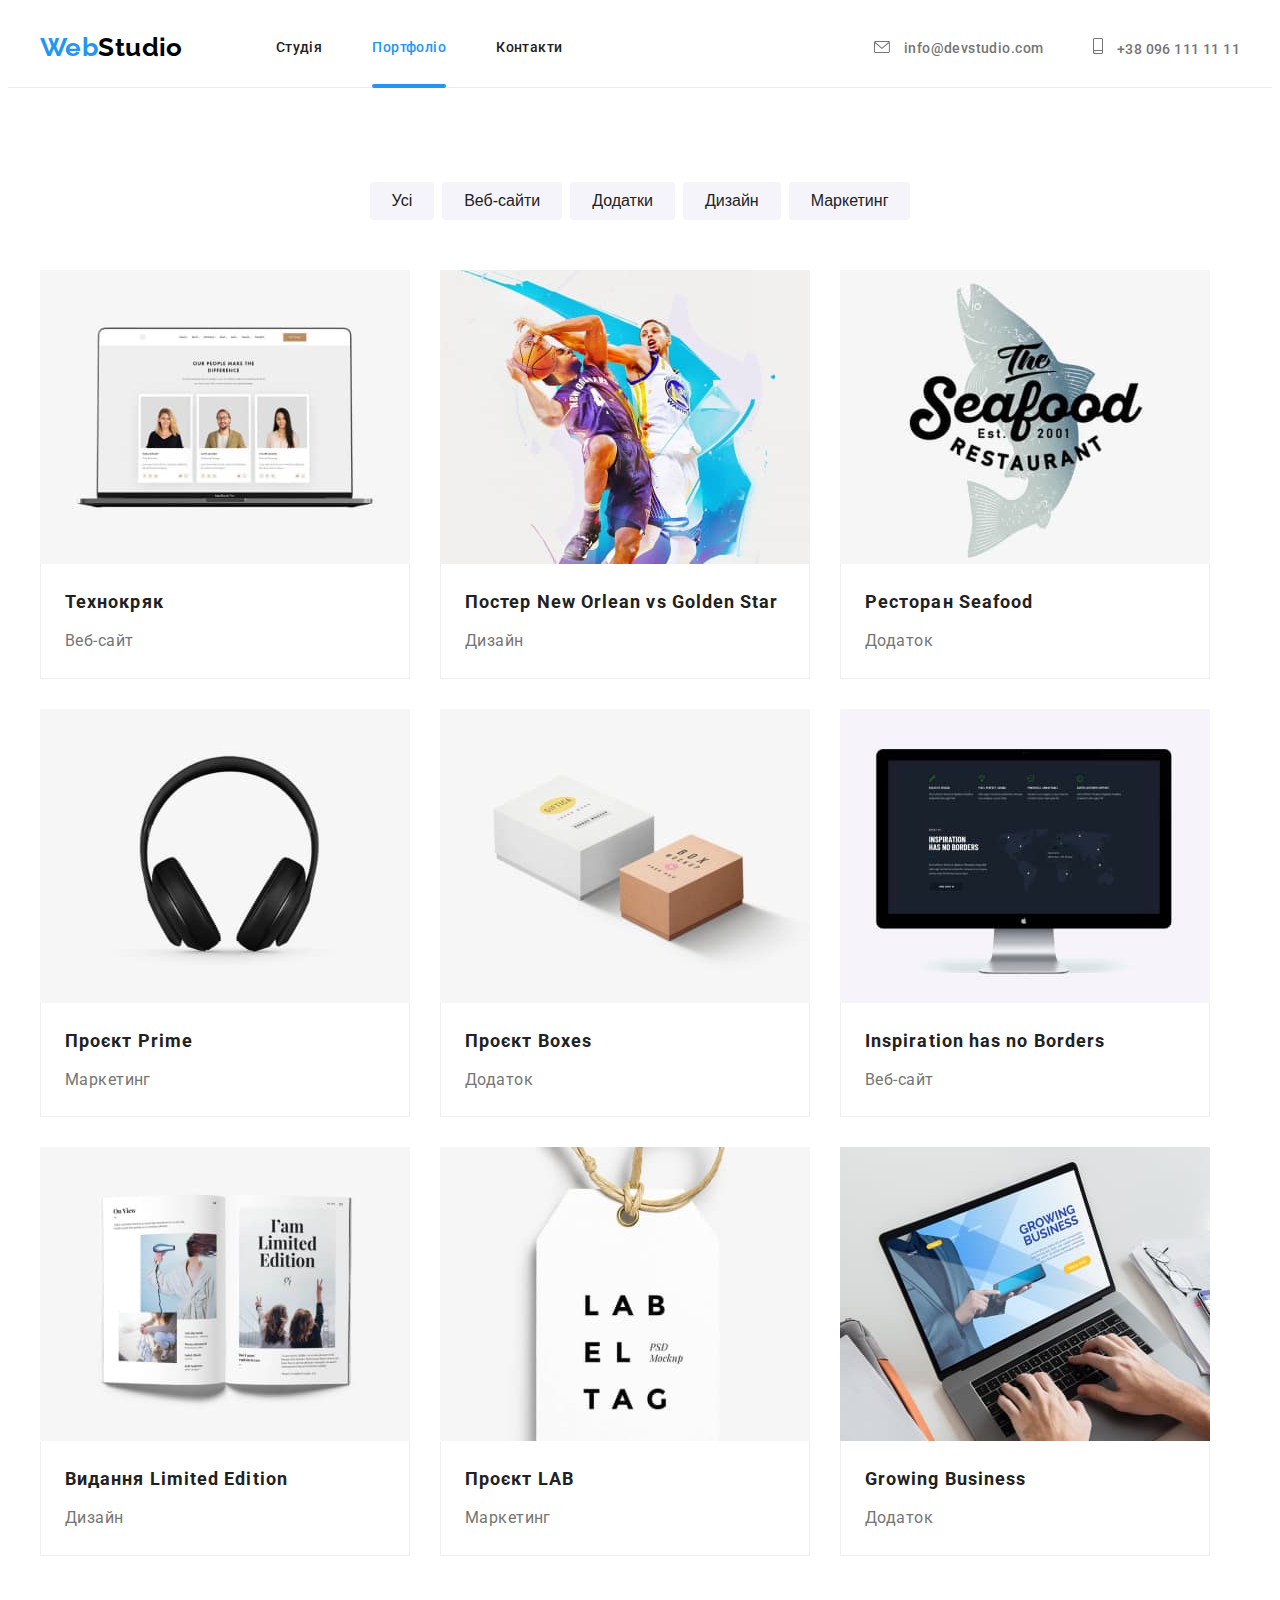
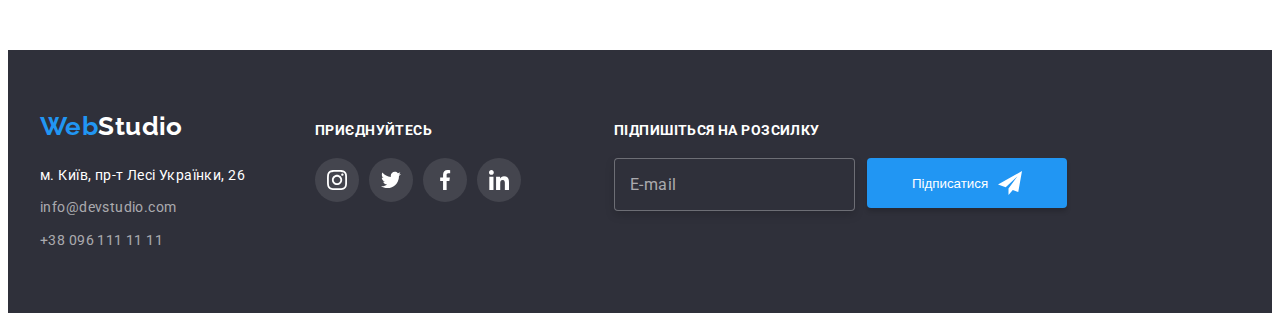
==== portfolio.html @ d8e1d753 "Forms" ====
<!DOCTYPE html>
<html lang="en">
  <head>
    <meta charset="UTF-8" />
    <meta http-equiv="X-UA-Compatible" content="IE=edge" />
    <meta name="viewport" content="width=device-width, initial-scale=1.0" />
    <title>Портфоліо</title>
    <link
      rel="stylesheet"
      href="https://cdnjs.cloudflare.com/ajax/libs/modern-normalize/1.1.0/modern-normalize.min.css"
      integrity="sha512-wpPYUAdjBVSE4KJnH1VR1HeZfpl1ub8YT/NKx4PuQ5NmX2tKuGu6U/JRp5y+Y8XG2tV+wKQpNHVUX03MfMFn9Q=="
      crossorigin="anonymous"
      referrerpolicy="no-referrer"
    />
    <link rel="stylesheet" href="./css/styles.css" />
    <link rel="preconnect" href="https://fonts.googleapis.com" />
    <link rel="preconnect" href="https://fonts.gstatic.com" crossorigin />
    <link
      href="https://fonts.googleapis.com/css2?family=Raleway:wght@700&family=Roboto:wght@400;500;700;900&display=swap"
      rel="stylesheet"
    />
  </head>
  <body>
    <header>
      <!-- Studio name -->
      <div class="container main-nav">
        <a href="./index.html" class="logo"
          ><span class="web">Web</span>Studio</a
        >
        <!-- Menu nav -->
        <nav>
          <ul class="site-nav">
            <li class="item">
              <a href="./index.html" class="link">Студія</a>
            </li>
            <li class="item">
              <a href="./portfolio.html" class="link current">Портфоліо</a>
            </li>
            <li class="item"><a href="/" class="link">Контакти</a></li>
          </ul>
        </nav>

        <!-- Contacts -->
        <ul class="contacts">
          <li class="item">
            <div class="item-container">
              <a href="mailto:info@devstudio.com" target="_blank" class="mail"
                ><svg class="icon-contacts" width="16" height="12">
                  <use href="./images/svg-file.svg#icon-letter"></use>
                </svg>
                info@devstudio.com</a
              >
            </div>
          </li>
          <li class="item">
            <div class="item-container">
              <a href="tel:+380961111111" target="_blank" class="tel">
                <svg class="icon-contacts" width="10" height="16">
                  <use href="./images/svg-file.svg#icon-smartphone"></use>
                </svg>
                +38 096 111 11 11</a
              >
            </div>
          </li>
        </ul>
      </div>
    </header>
    <main>
      <section class="section-progects">
        <h1 class="visually-hidden">Наші проекти</h1>
        <!-- Page filters -->
        <div class="container">
          <ul class="list-buttons">
            <li class="button-filter">
              <button type="button" class="button">Усі</button>
            </li>
            <li class="button-filter">
              <button type="button" class="button">Веб-сайти</button>
            </li>
            <li class="button-filter">
              <button type="button" class="button">Додатки</button>
            </li>
            <li class="button-filter">
              <button type="button" class="button">Дизайн</button>
            </li>
            <li class="button-filter">
              <button type="button" class="button">Маркетинг</button>
            </li>
          </ul>

          <!-- Projects -->
          <ul class="progects-list">
            <li class="progects">
              <div class="progect-wrap">
                <img
                  class="progects-photo"
                  src="./images/img_0.jpg"
                  alt="Сторінка веб-сайту"
                  width="370"
                />
                <p class="text-modal">
                  Ресурс пропонує комплексні пропозиції з різним рівнем
                  функціоналу та сервісів. Все це дозволить відвідувачу отримати
                  вичерпні відомості про компанію чи приватну особу.
                </p>
              </div>
              <div class="progect-information">
                <h2 class="progect-title">Технокряк</h2>
                <p class="progect-text">Веб-сайт</p>
              </div>
            </li>
            <li class="progects">
              <div class="progect-wrap">
                <img
                  class="progects-photo"
                  src="./images/img_1.jpg"
                  alt="Постер з баскетболістами"
                  width="370"
                />
                <p class="text-modal">
                  Ресурс пропонує комплексні пропозиції з різним рівнем
                  функціоналу та сервісів. Все це дозволить відвідувачу отримати
                  вичерпні відомості про компанію чи приватну особу.
                </p>
              </div>
              <div class="progect-information">
                <h2 class="progect-title">Постер New Orlean vs Golden Star</h2>
                <p class="progect-text">Дизайн</p>
              </div>
            </li>
            <li class="progects">
              <div class="progect-wrap">
                <img
                  class="progects-photo"
                  src="./images/img_2.jpg"
                  alt="Логотип ресторану"
                  width="370"
                />
                <p class="text-modal">
                  Ресурс пропонує комплексні пропозиції з різним рівнем
                  функціоналу та сервісів. Все це дозволить відвідувачу отримати
                  вичерпні відомості про компанію чи приватну особу.
                </p>
              </div>
              <div class="progect-information">
                <h2 class="progect-title">Ресторан Seafood</h2>
                <p class="progect-text">Додаток</p>
              </div>
            </li>
            <li class="progects">
              <div class="progect-wrap">
                <img
                  class="progects-photo"
                  src="./images/img_3.jpg"
                  alt="Навушники"
                  width="370"
                />
                <p class="text-modal">
                  Ресурс пропонує комплексні пропозиції з різним рівнем
                  функціоналу та сервісів. Все це дозволить відвідувачу отримати
                  вичерпні відомості про компанію чи приватну особу.
                </p>
              </div>
              <div class="progect-information">
                <h2 class="progect-title">Проєкт Prime</h2>
                <p class="progect-text">Маркетинг</p>
              </div>
            </li>
            <li class="progects">
              <div class="progect-wrap">
                <img
                  class="progects-photo"
                  src="./images/img_4.jpg"
                  alt="Картонні коробки-бокси"
                  width="370"
                />
                <p class="text-modal">
                  Ресурс пропонує комплексні пропозиції з різним рівнем
                  функціоналу та сервісів. Все це дозволить відвідувачу отримати
                  вичерпні відомості про компанію чи приватну особу.
                </p>
              </div>
              <div class="progect-information">
                <h2 class="progect-title">Проєкт Boxes</h2>
                <p class="progect-text">Додаток</p>
              </div>
            </li>
            <li class="progects">
              <div class="progect-wrap">
                <img
                  class="progects-photo"
                  src="./images/img_5.jpg"
                  alt="Монітор Mac"
                  width="370"
                />
                <p class="text-modal">
                  Ресурс пропонує комплексні пропозиції з різним рівнем
                  функціоналу та сервісів. Все це дозволить відвідувачу отримати
                  вичерпні відомості про компанію чи приватну особу.
                </p>
              </div>
              <div class="progect-information">
                <h2 class="progect-title">Inspiration has no Borders</h2>
                <p class="progect-text">Веб-сайт</p>
              </div>
            </li>
            <li class="progects">
              <div class="progect-wrap">
                <img
                  class="progects-photo"
                  src="./images/img_6.jpg"
                  alt="Розгорнута книга"
                  width="370"
                />
                <p class="text-modal">
                  Ресурс пропонує комплексні пропозиції з різним рівнем
                  функціоналу та сервісів. Все це дозволить відвідувачу отримати
                  вичерпні відомості про компанію чи приватну особу.
                </p>
              </div>
              <div class="progect-information">
                <h2 class="progect-title">Видання Limited Edition</h2>
                <p class="progect-text">Дизайн</p>
              </div>
            </li>
            <li class="progects">
              <div class="progect-wrap">
                <img
                  class="progects-photo"
                  src="./images/img_7.jpg"
                  alt="Паперова бірка"
                  width="370"
                />
                <p class="text-modal">
                  Ресурс пропонує комплексні пропозиції з різним рівнем
                  функціоналу та сервісів. Все це дозволить відвідувачу отримати
                  вичерпні відомості про компанію чи приватну особу.
                </p>
              </div>
              <div class="progect-information">
                <h2 class="progect-title">Проєкт LAB</h2>
                <p class="progect-text">Маркетинг</p>
              </div>
            </li>
            <li class="progects">
              <div class="progect-wrap">
                <img
                  class="progects-photo"
                  src="./images/img_8.jpg"
                  alt="Відкритий ноутбук"
                  width="370"
                />
                <p class="text-modal">
                  Ресурс пропонує комплексні пропозиції з різним рівнем
                  функціоналу та сервісів. Все це дозволить відвідувачу отримати
                  вичерпні відомості про компанію чи приватну особу.
                </p>
              </div>
              <div class="progect-information">
                <h2 class="progect-title">Growing Business</h2>
                <p class="progect-text">Додаток</p>
              </div>
            </li>
          </ul>
        </div>
      </section>
    </main>

    <footer class="footer">
      <!-- Address -->
      <div class="container footer-container">
        <div class="footer-container-addres">
          <a href="./index.html" class="footer-logo"
            ><span class="web">Web</span>Studio</a
          >
          <address class="footer-addres">
            <ul>
              <li class="addres-text">
                <a href="" class="addres">м. Київ, пр-т Лесі Українки, 26</a>
              </li>
              <li class="addres-text">
                <a
                  href="mailto:info@devstudio.com"
                  target="_blank"
                  class="footer-contacts"
                  >info@devstudio.com</a
                >
              </li>
              <li class="addres-text">
                <a
                  href="tel:+380961111111"
                  target="_blank"
                  class="footer-contacts"
                  >+38 096 111 11 11</a
                >
              </li>
            </ul>
          </address>
        </div>
        <div class="footer-netvorks">
          <p class="footer-netvorks-title">приєднуйтесь</p>
          <ul class="footer-netvorks-list">
            <li>
              <a href="" class="foter-link">
                <svg class="foter-icon" width="20" height="20">
                  <use href="./images/svg-file.svg#icon-insta"></use>
                </svg>
              </a>
            </li>
            <li>
              <a href="" class="foter-link">
                <svg class="foter-icon" width="20" height="20">
                  <use href="./images/svg-file.svg#icon-twitt"></use>
                </svg>
              </a>
            </li>
            <li>
              <a href="" class="foter-link">
                <svg class="foter-icon" width="20" height="20">
                  <use href="./images/svg-file.svg#icon-face"></use>
                </svg>
              </a>
            </li>
            <li>
              <a href="" class="foter-link">
                <svg class="foter-icon" width="20" height="20">
                  <use href="./images/svg-file.svg#icon-in"></use>
                </svg>
              </a>
            </li>
          </ul>
        </div>
        <div class="foter-input">
          <p class="foter-form-title">Підпишіться на розсилку</p>
          <form class="foter-form" autocomplete="off">
            <div class="foter-form-field">
              <input
                type="email"
                name="email"
                id="email-send"
                placeholder=" "
              />
              <label class="email-send-label" for="email-send">E-mail</label>
              <button class="foter-submit" type="submit">
                Підписатися<svg class="icon-send" width="24" height="24">
                  <use href="./images/svg-file.svg#icon-send"></use>
                </svg>
              </button>
            </div>
          </form>
        </div>
      </div>
    </footer>
  </body>
</html>
---- css/styles.css ----
:root {
  --primery-text-color: #757575;
  --title-text-color: #212121;
  --accent-color: #2196f3;
  --accent-active-color: #000000;
  --secondary-text-color: #fff;
  --background-dark-color: #2f303a;
  --background-hero-main: #C4C4C4;
  --contacts-color: #757575;
  --contacts-tekst-footer: rgba(255, 255, 255, 0.6);
  --buttons-portfolio-color:#F5F4FA;
  --border-header-color:#ECECEC;
  --progects-border-color: #EEEEEE;
  --color-icons: #AFB1B8;
  --border-customers-color: #AFB1B8;
  --section-background-color: #f5f5f5;
  --background-footer-icons:rgba(255, 255, 255, 0.1);
  --bgd-hero:rgba(47, 48, 58, 0.4), rgba(47, 48, 58, 0.4);
  --bgd-color-modal:rgba(0, 0, 0, 0.2);
  --bgd-color-text-modal:rgba(33, 150, 243, 0.9);
}
header{
  border-bottom: 1px solid var(--border-header-color);
}
body {
   font-family: "Roboto", sans-serif; 
    color: var(--primery-text-color);
    background-color: var(--secondary-text-color);
    font-size: 14px;
    letter-spacing: 0.03em;
}
a {
  text-decoration: none;
}
ul {
  list-style: none;
  padding: 0;
  margin: 0;
}
.container{
  width: 1200px;
  padding-left: 15px;
  padding-right: 15px;
  margin: 0 auto;
}

/* ------------------Стилі навігації-------------- */

.main-nav{
  display: flex;
  align-items: center;
}
.web {
  color: var(--accent-color);
  font-family: "Raleway",sans-serif;
  font-style: normal;
  font-weight: 700;
  font-size: 26px;
  line-height: 1.3;
}
.logo {
  color: var(--accent-active-color);
  font-family: "Raleway", sans-serif;
  font-style: normal;
  font-weight: 700;
  font-size: 26px;
  line-height: 1.3;
}
.site-nav{
  display: flex;
  margin-left: 93px;
}
.item + .item{
  margin-left: 50px;
}
.item-contacts + .item-contacts{
  margin-left: 30px;
}
.item{
  display: flex;
  align-items: center;
  position: relative;
}
.link {
  color: var(--title-text-color);
  line-height: 1.1;
  display: block;
  padding-top: 32px;
  padding-bottom: 32px;
  font-weight: 500;
  transition: color 250ms cubic-bezier(0.4, 0, 0.2, 1);
  
}
.link.current {
  color: var(--accent-color);
}
.current::after {
  position: absolute;
  bottom: -1px;
  right: 0px;
  content: "";
  width: 100%;
  height: 4px;
  background-color: var(--accent-color);
  border-radius: 2px;}
.link:hover,
.link:focus {
  color: var(--accent-color);
}
.contacts{
  display: flex;
  margin-left: auto;
  font-weight: 500;
}
.mail {
  color: var(--contacts-color);
  line-height: 1.1;
  transition: color 250ms cubic-bezier(0.4, 0, 0.2, 1);
}
.icon-contacts{
  fill: currentColor;
  margin-right: 10px;
}

.mail:hover,
.mail:focus {
  color: var(--accent-color);
}
.tel {
  color: var(--contacts-color);
  line-height: 1.1;
  transition: color  250ms cubic-bezier(0.4, 0, 0.2, 1), fill 250ms cubic-bezier(0.4, 0, 0.2, 1); 
}
.tel:hover,
.tel:focus {
  color: var(--accent-color);
  fill: var(--accent-color);
}

/* -------------Стилі hero -----------*/

.hero {
  background-color: var(--background-hero-main);
  background-image: linear-gradient( var(--bgd-hero) ), 
  url(../images/Img-hero.jpg);
  margin-left: auto;
  margin-right: auto;
  max-width: 1600px;
  background-size: cover;
  background-repeat: no-repeat;
  background-position: center;
  text-align: center;
  padding-top: 200px;
  padding-bottom: 200px;
}
.hero-title {
  width: 696px;
  margin-right: auto;
  margin-left: auto;
  margin-top: 0;
  margin-bottom: 30px;
  color: var(--secondary-text-color);
  text-transform: uppercase;
  font-style: normal;
  font-weight: 900;
  font-size: 44px;
  line-height: 1.4;
  letter-spacing: 0.06em;
}
.hero-button {
  display: inline-block;
  padding: 10px 32px;
  min-width: 216px;
  border-radius: 4px;
  color: var(--secondary-text-color);
  font-weight: 700;
  font-size: 16px;
  line-height: 1.9;
  background: var(--accent-color);
  letter-spacing: 0.06em;
  border: none;
  cursor: pointer;
  
}
.backdrop{
  position: fixed;
  top: 0;
  left: 0;
  width: 100%;
  height: 100%;
  background-color: var(--bgd-color-modal);
  opacity: 1;
  transition: opacity 250ms cubic-bezier(0.4, 0, 0.2, 1), visibility 250ms cubic-bezier(0.4, 0, 0.2, 1);
}
.backdrop.is-hidden .modal{
  transform: translate(-50%, -50%) scale(0);
  
}
.modal{
  position: absolute;
  top: 220px;
  width: 600px;
  min-height: 580px;
  padding: 40px;
  background-color: var(--secondary-text-color);
  box-shadow: 0px 1px 3px rgba(0, 0, 0, 0.12), 0px 1px 1px rgba(0, 0, 0, 0.14), 0px 2px 1px rgba(0, 0, 0, 0.2);
  border-radius: 4px;
  top: 50%;
  left: 50%;
  transform: translate(-50%, -50%) scale(1);
  align-content: flex-end;
  transition: transform 250ms cubic-bezier(0.4, 0, 0.2, 1);
}
.form-title{
  font-weight: 700;
  font-size: 20px;
  line-height: 1.2;
  text-align: center;
  color: var(--title-text-color);
  margin-bottom: 30px;
}
.form-field{
  position: relative;
  display: flex;
  flex-direction: column;
}
.form-field input:focus + .icon-modal{
  fill: var(--accent-color);
  
}
.icon-modal{
  position: absolute;
  top:55%;
  left: 15px;
  
  transition: color 250ms cubic-bezier(0.4, 0, 0.2, 1) ;
}
.form-field label{
margin-bottom: 4px;
}
.form-field textarea{
  padding: 12px 16px;
  border: 1px solid rgba(33, 33, 33, 0.2);
  border-radius: 4px;
  cursor: pointer;
}
.form-field input{
  padding: 12px 16px 12px 42px;
  border: 1px solid rgba(33, 33, 33, 0.2);
  border-radius: 4px;
  cursor: pointer;
  transition: color 250ms cubic-bezier(0.4, 0, 0.2, 1);
}

.form-field textarea::placeholder{
  font-size: 12px;
  line-height: 14px;
  letter-spacing: 0.01em;
  color: rgba(117, 117, 117, 0.5);
}

.form-field + .form-field{
margin-top: 28px;
}
.form-checkbox{
  margin-top: 20px;
  margin-bottom: 30px;
  line-height: 1.7;
  color: var(--contacts-color);
}
.checkbox-label{
  display: flex;
  justify-content: space-between;
  align-items: center;
  cursor: pointer;
}
.icon-check{
  display: flex;
  width: 16px;
  height: 15px;
  border: 1px solid  var(--title-text-color);
  border-radius: 2px;
  background-position: center;
  background-repeat: no-repeat;
  background-size: cover;
}
.checkbox-field:checked + .checkbox-label>.icon-check{
  border-color: var(--accent-color);
  background-color: var(--accent-color);
  fill: var(--secondary-text-color);
}
.agrees{
  text-decoration: underline;
  color: var(--accent-color);
}
.submit{
  display: block;
  margin: 0 auto;
  font-weight: 700;
  font-size: 16px;
  line-height: 1.9;
  display: flex;
  align-items: center;
  text-align: center;
  letter-spacing: 0.06em;
  color: var(--secondary-text-color);
  background-color: var(--accent-color);
  width: 200px;
  height: 50px;
  padding: 10px 52px;
  border: none;
  box-shadow: 0px 4px 4px rgba(0, 0, 0, 0.15);
  border-radius: 4px;
  cursor: pointer;
}
textarea{
  resize: none;
}
.button-icon-close{
  position: fixed;
  top: 8px;
  right: 8px;
  display: flex;
  cursor: pointer;
  width: 30px;
  height: 30px;
  justify-content: center;
  align-items: center;
  padding: 0;
  background-color: transparent;
  border-radius: 50%;
  border: 1px solid rgba(0, 0, 0, 0.1);
  transition: fill 250ms cubic-bezier(0.4, 0, 0.2, 1);
}
.button-icon-close:hover,
.button-icon-close:focus{
  fill: var(--accent-color);
}
.is-hidden{
opacity: 0;
visibility: hidden;
pointer-events: none;
}

/* --------------Стилі принципів----------- */

.principles {
 padding: 94px 0;
}
.principles-list{
  display: flex;
}
.principles-item{
  margin-right: 30px;
}
.principles-item:nth-child(4n){
  margin-right: 0;
}
.icon-principles-container{
  display: flex;
  justify-content: center;
  align-items: center;
  width: 270px;
  height: 120px;
  border-radius: 4px;
  margin-bottom: 30px;
  background-color: var(--buttons-portfolio-color);
}
.principles-title {
  margin-top: 0;
  margin-bottom: 10px;
  color: var(--title-text-color);
  font-weight: 700;
  line-height: 1.1;
  font-size: 14px;
}

.principles-text {
  line-height: 1.7;
  margin: 0;
}
.list-img{
  display: flex;
  margin-bottom: 0;
}

/* ---------------Стилі додатків-------------- */

.applications{
padding-bottom: 94px;
}
.list-applications-img{
  display: block;
}
.list-applications + .list-applications{
  margin-left: 30px;
  margin-bottom: 0;
}
.applications-img{position: relative;}
.applications-title {
  margin-top: 0;
  margin-bottom: 50px;
  text-align: center;
  color: var(--title-text-color);
  font-weight: 700;
  font-size: 36px;
  line-height: 1.2;
}
.list-application-text{
  position: absolute;
  bottom: 0;
  left: 0;
  width: 100%;
  margin: 0;
  padding-top: 27px;
  padding-bottom: 27px;
  justify-content: center;
  align-items: center;
  font-style: normal;
  font-weight: 700;
  line-height: 1.1;
  color: var(--secondary-text-color);
  text-align: center;
  text-transform: uppercase;
  background: rgba(47, 48, 58, 0.8);
}

/* --------------Стилі команди----------- */

.team{
 padding-top: 94px;
 padding-bottom: 94px;
  background: var(--buttons-portfolio-color);
}
.team-list{
  display: flex;
  text-align: center;
}
.members-photo{
  display: block;
}
.members{
  margin-bottom: 0;
  background-color: var(--secondary-text-color);
  border-radius: 0px 0px 4px 4px;
  box-shadow: 0px 1px 3px rgba(0, 0, 0, 0.12), 0px 1px 1px rgba(0, 0, 0, 0.14), 0px 2px 1px rgba(0, 0, 0, 0.2);
}
.members + .members{
  margin-left: 30px;
}
.team-text{
  padding-top: 30px;
 
}
.team-title{
  margin-top: 0;
  margin-bottom: 50px;
  text-align: center;
  color: var(--title-text-color);
  font-weight: 700;
  font-size: 36px;
  line-height: 1.2;
}
.team-member{
  margin-top: 0;
  margin-bottom: 10px;
  font-weight: 500;
  line-height: 1.4;
  color: var(--title-text-color);
}
.team-member-profesion{
  margin-top: 0;
  margin-bottom: 16px;
  line-height: 1.4;
  color: var(--tel-number-color);
}
.network{
  fill:currentColor;
  transition: color 250ms cubic-bezier(0.4, 0, 0.2, 1);
}
.network-link:hover,
.network-link:focus{
  color: var(--secondary-text-color);
  background-color: var(--accent-color);
  
}
.network-link{
  color: var(--color-icons);
  width: 44px;
  height: 44px;
  border-radius: 50%;
  display: flex;
  justify-content: center;
  align-items: center; 
  transition: background-color 250ms cubic-bezier(0.4, 0, 0.2, 1);
}

.social-networks{
  display: flex;
  padding: 0 32px 30px;
  gap: 10px;
}

/* --------------------Стилі клієнти--------------- */

.customers-list{
  display: flex;
  gap: 30px;
}
.customers{
  padding-top: 94px;
  padding-bottom: 94px;
}
.customers-icon{
  fill: currentColor;
}
.customers-item{
  display: flex;
  justify-content: center;
  align-items: center;
  width: 170px;
  height: 92px;
  border: 1px solid var(--color-icons);
  border-radius: 4px;
  color: var(--color-icons);
  transition: color 250ms cubic-bezier(0.4, 0, 0.2, 1), border-color 250ms cubic-bezier(0.4, 0, 0.2, 1);
}
 .customers-item:hover,
 .customers-item:focus {
  color: var(--accent-color);
  border-color: var(--accent-color);
 }
.customers-title{
  color: var(--title-text-color);
  font-weight: 700;
  font-size: 36px;
  line-height: 1.2;
  text-align: center;
  letter-spacing: 0.03em;
  margin-top: 0;
  margin-bottom: 50px;
}

/* --------------Footer------------- */

.footer{
  background-color: var(--background-dark-color);
  padding-top: 60px;
  padding-bottom: 60px;
}
.footer-container{
  display: flex;
  align-items: baseline;
}
.footer-container-addres{
  display: block;
}
.addres-text + .addres-text{
  margin-top: 9px;
}
.addres{
  line-height: 1.7;
  font-style: normal;
  color: var(--secondary-text-color);
  }
  .footer-addres{
    margin-top: 20px;
  }
 .footer-contacts{
  line-height: 1.7;
  font-style: normal;
  color: var(--contacts-tekst-footer);
  transition: color 250ms cubic-bezier(0.4, 0, 0.2, 1);
}
.footer-contacts:hover,
.footer-contacts:focus{
  color: var(--accent-color);
}
.footer-logo {
  color: var(--secondary-text-color);
  font-family: "Raleway", sans-serif;
  font-style: normal;
  font-weight: 700;
  font-size: 26px;
  line-height: 1.3;
}
.footer-netvorks{
  margin-left: 70px;
}
.footer-netvorks-title{
  margin-top: 0;
  margin-bottom: 20px;
  color: var(--secondary-text-color);
  font-weight: 700;
  font-size: 1.1;
  line-height: 16px;
  letter-spacing: 0.03em;
  text-transform: uppercase;
}
.footer-netvorks-list{
  display: flex;
  gap: 10px;
}
.foter-icon{
  fill: currentColor;
}
.foter-link{
  width: 44px;
  height: 44px;
  border-radius: 50%;
  display: flex;
  justify-content: center;
  align-items: center; 
  color: var(--secondary-text-color);
  background-color: var(--background-footer-icons);
  transition: background-color 250ms cubic-bezier(0.4, 0, 0.2, 1);
}
.foter-link:hover,
.foter-link:focus{
  background-color: var(--accent-color);
}
.foter-input{
  margin-left: 93px;
}
.foter-form-field{
  position: relative;
  display: flex;
}
.foter-form{
  display: flex;
  justify-content: center;
  align-items: center;
}
.foter-form-title{
  margin-top: 0;
  margin-bottom: 20px;
  font-weight: 700;
  line-height: 1.1;
  text-transform: uppercase;
  color: var(--secondary-text-color);
}
.foter-form input{
  border: 1px solid rgba(255, 255, 255, 0.3);
  filter: drop-shadow(0px 4px 4px rgba(0, 0, 0, 0.15));
  border-radius: 4px;
  padding: 15px 16px;
  background: var(--background-dark-color);
  color: var(--secondary-text-color);
  font-size: 16px;
  line-height: 1.3;
}
.email-send-label{
  position: absolute;
  top: 50%;
  left: 16px;
 transform: translateY(-50%);
  font-size: 16px;
  line-height: 1.3;
  color: rgba(255, 255, 255, 0.6);
  transition: transform 250ms cubic-bezier(0.4, 0, 0.2, 1);
}
.foter-form input:focus + .email-send-label, 
.foter-form input:not(:placeholder-shown) + .email-send-label{
  transform: translateX(-80px);
  
}
.foter-submit{
  margin-left: 12px;
  display: flex;
  align-items: center;
  justify-content: center;
  padding-top: 10px;
  padding-bottom: 10px;
  width: 200px;
  height: 50px;
  box-shadow: 0px 4px 4px rgba(0, 0, 0, 0.15);
  border-radius: 4px;
  background-color: var(--accent-color);
  border: none;
  color: var(--secondary-text-color);
  fill: var(--secondary-text-color);
  cursor: pointer;
  gap: 10px;
  }

/*----------- стилі Портфоліо--------------- */

.section-progects {
  margin-top: 0;
  padding-top: 94px;
  padding-bottom: 94px;
}
.visually-hidden {
  position: absolute;
  white-space: nowrap;
  width: 1px; height: 1px;
  overflow: hidden;
  border: 0;
  padding: 0;
  clip: rect(0 0 0 0);
  clip-path: inset(50%);
  margin: -1px; 
}
.list-buttons{
  display: flex;
  justify-content: center;
  align-items: center;
  margin-bottom: 50px;
}
.button{
  margin-top: 0;
  text-align: center;
  padding: 6px 22px;
  border-radius: 4px;
  background-color: var(--buttons-portfolio-color);
  color: var(--title-text-color);
  font-style: normal;
  font-weight: 500;
  font-size: 16px;
  line-height: 1.6;
  cursor: pointer;
  border: none;
  transition: color 250ms cubic-bezier(0.4, 0, 0.2, 1), background-color 250ms cubic-bezier(0.4, 0, 0.2, 1),
  box-shadow 250ms cubic-bezier(0.4, 0, 0.2, 1);
}
.button-filter + .button-filter{
  margin-left: 8px;
}
.button:hover,
.button:focus{
  background-color: var(--accent-color);
  color: var(--secondary-text-color);
  box-shadow: 0px 1px 1px rgba(0, 0, 0, 0.12), 0px 4px 4px rgba(0, 0, 0, 0.06), 1px 4px 6px rgba(0, 0, 0, 0.16);
}
.progects{
  transition: box-shadow 250ms cubic-bezier(0.4, 0, 0.2, 1);
}
.progects:hover,
.progects:focus {
box-shadow: 0px 1px 1px rgba(0, 0, 0, 0.12), 0px 4px 4px rgba(0, 0, 0, 0.06), 1px 4px 6px rgba(0, 0, 0, 0.16);
}
.progects-list{
display: flex;
flex-wrap: wrap;
gap: 30px;
}

.progect-wrap{
position: relative;
overflow: hidden;
}
.progects:hover .text-modal{
transform: translateY(0);
}
.text-modal{ 
  position: absolute;
  top: 0;
  margin: 0;
  font-weight: 400;
  font-size: 18px;
  line-height: 1.6;
  color: var(--secondary-text-color);
  padding: 63px 24px;
  background-color: var(--bgd-color-text-modal);
  height: 100%;
  transform: translateY(100%);
  transition: transform 250ms cubic-bezier(0.4, 0, 0.2, 1);
}
.progects-photo{
  display: block;
}
.progect-information{
  padding: 20px 24px;
  border: 1px solid var(--progects-border-color);
  border-top: none;
}
.progect-title{
  margin-top: 0;
  margin-bottom: 4px;
  color: var(--title-text-color);
  font-style: normal;
  font-weight: 700;
  font-size: 18px;
  line-height: 2;
  letter-spacing: 0.06em;
  }
  .progect-text{
  margin-top: 0;
  margin-bottom: 0;
  font-style: normal;
  font-size: 16px;
  line-height: 2.1;
  color: var(--tel-number-color);
  }
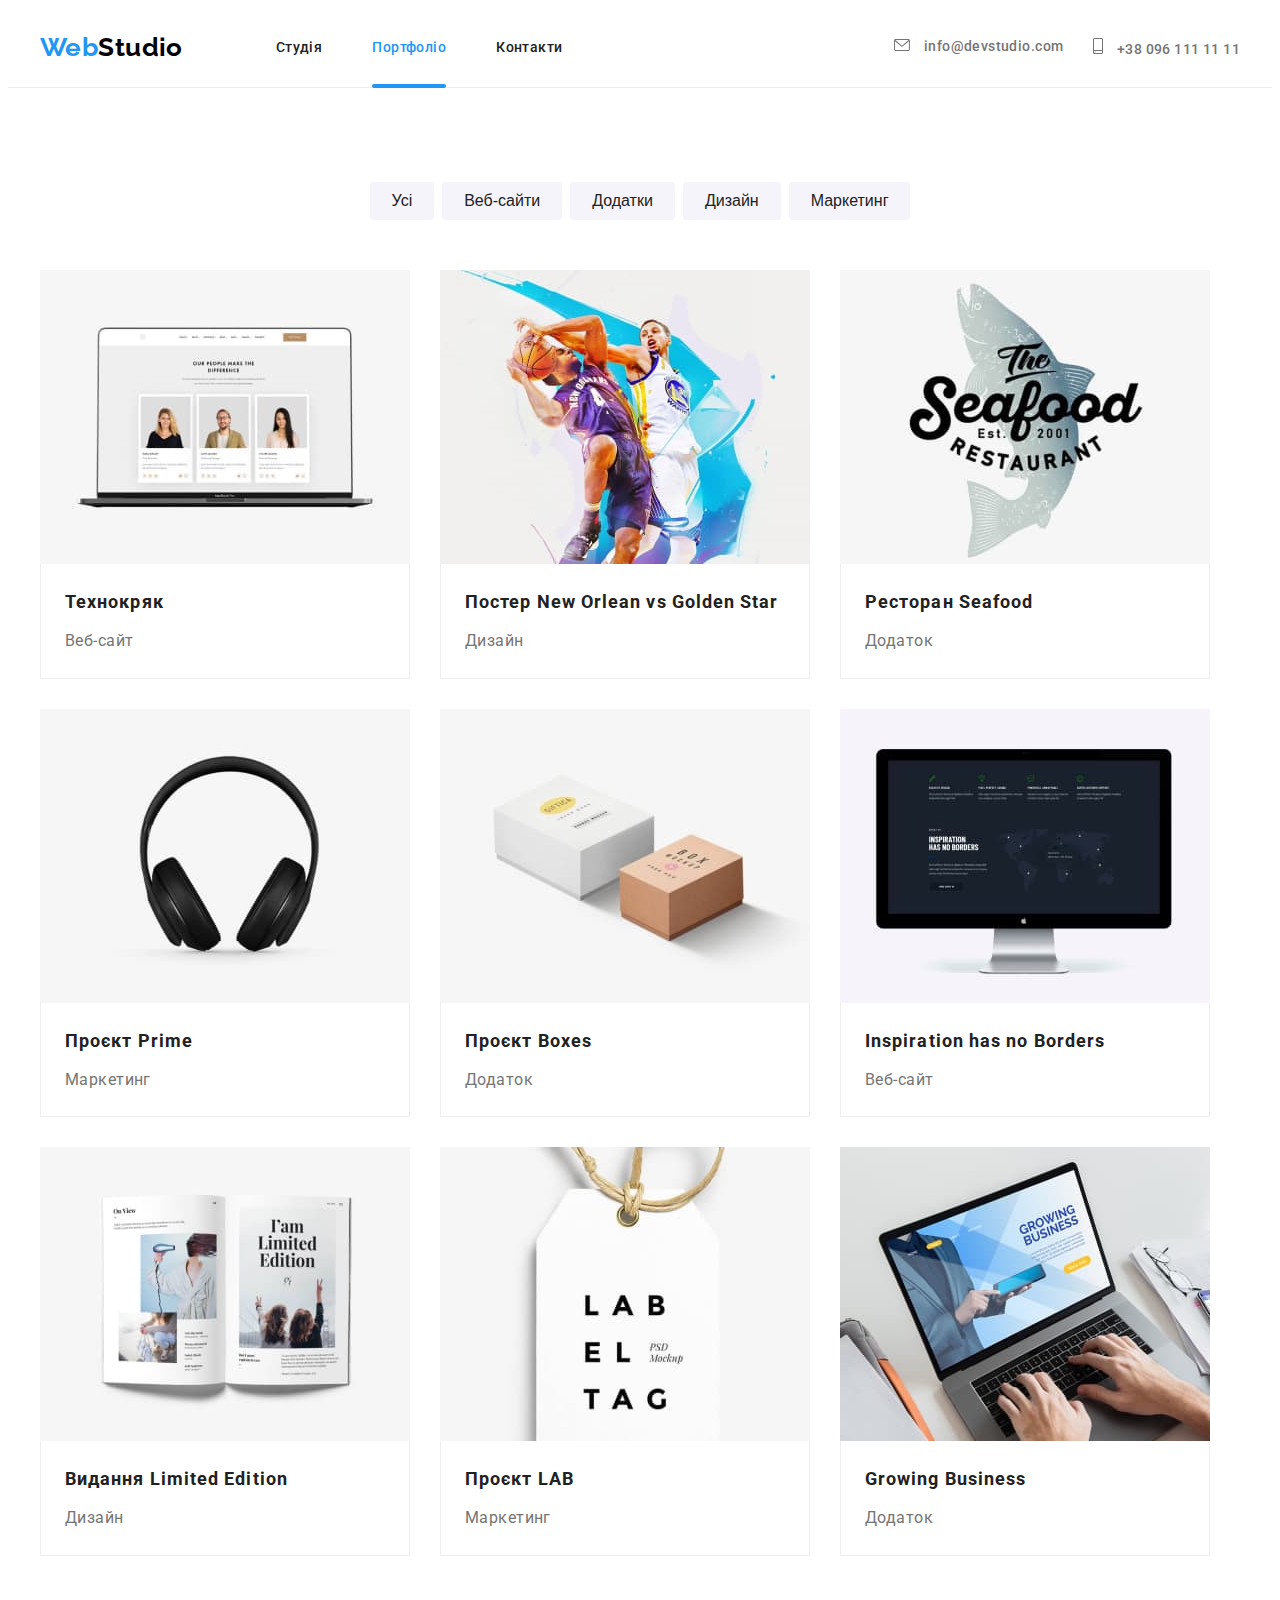
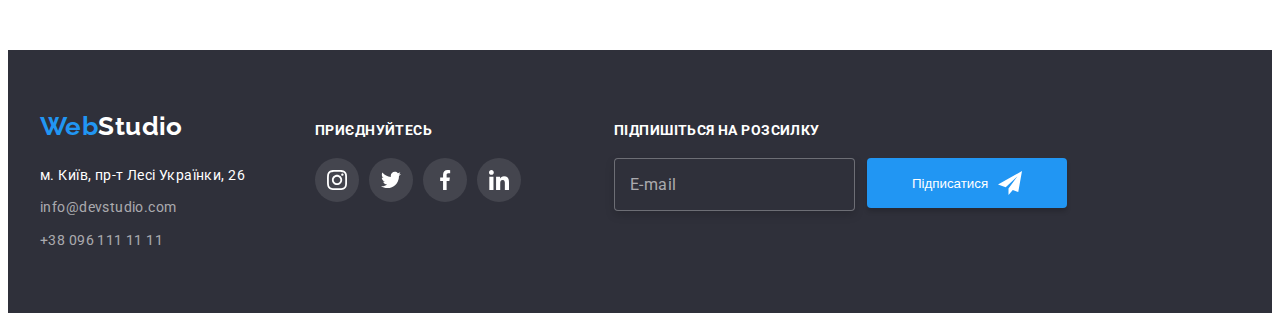
==== commit 1d3fc387: "adds" ====
--- a/portfolio.html
+++ b/portfolio.html
@@ -42,25 +42,19 @@
 
         <!-- Contacts -->
         <ul class="contacts">
-          <li class="item">
-            <div class="item-container">
+          <li class="item-contacts">
               <a href="mailto:info@devstudio.com" target="_blank" class="mail"
                 ><svg class="icon-contacts" width="16" height="12">
                   <use href="./images/svg-file.svg#icon-letter"></use>
                 </svg>
-                info@devstudio.com</a
-              >
-            </div>
+                info@devstudio.com</a>
           </li>
-          <li class="item">
-            <div class="item-container">
+          <li class="item-contacts">
               <a href="tel:+380961111111" target="_blank" class="tel">
                 <svg class="icon-contacts" width="10" height="16">
                   <use href="./images/svg-file.svg#icon-smartphone"></use>
                 </svg>
-                +38 096 111 11 11</a
-              >
-            </div>
+                +38 096 111 11 11</a>
           </li>
         </ul>
       </div>
--- a/css/styles.css
+++ b/css/styles.css
@@ -283,6 +283,7 @@
   background-position: center;
   background-repeat: no-repeat;
   background-size: cover;
+  fill: transparent;
 }
 .checkbox-field:checked + .checkbox-label>.icon-check{
   border-color: var(--accent-color);
